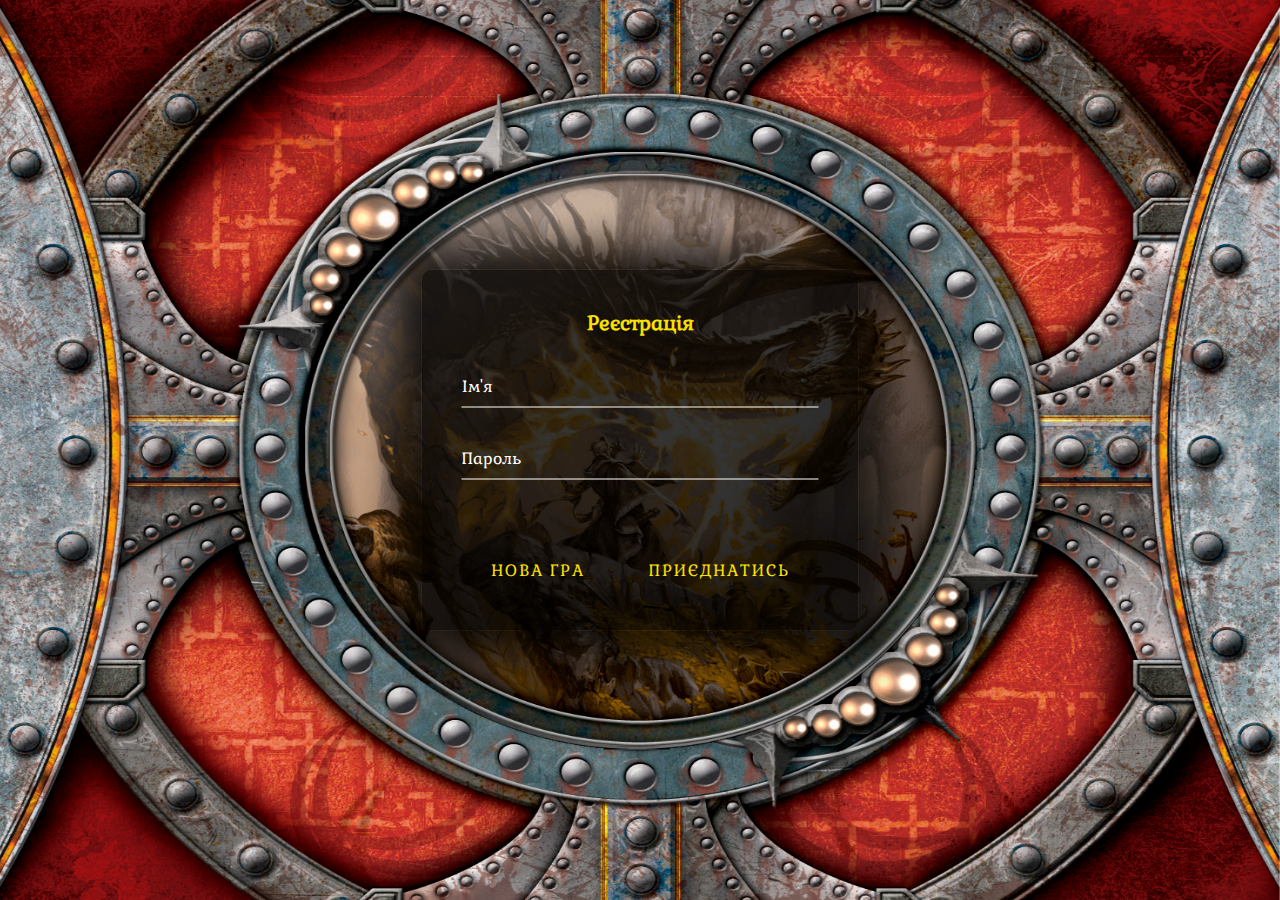
==== index copy.html @ f006857c "implement loadTemplate module" ====
<!DOCTYPE html>
<html lang="en">
<head>
    <meta charset="UTF-8">
    <meta name="viewport" content="width=device-width, initial-scale=1.0">
    
    <link rel="stylesheet" href="https://cdnjs.cloudflare.com/ajax/libs/font-awesome/6.0.0-beta3/css/all.min.css">
    <link rel="stylesheet" href="css/all.css">
    
    <script defer type="module" src="script/main.js"></script>

    <title>Dungeon Quest Online</title>
</head>

<body>
    <!-- TODO добавить экран загрузки -->
    <!-- TODO написать к нему скрипт -->
    <!-- Authentication Container -->
    <div class="authentication hidden">
        <div class="dialog-form-container login-box">
            <h2>Реєстрація</h2>
            <div class = 'form'>
                <div class="user-box">
                    <input type="text" name="userName" id="userName" required />
                    <label>Ім'я</label>
                </div>
                <div class="user-box">
                    <input type="password" name="userPassword" id="userPassword" required />
                    <label>Пароль</label>
                </div>
                <button class="btn" id="btn_new_game">Нова гра</button>
                <button class="btn" id="btn_connect">Приєднатись</button>
            </div>
        </div>
    </div>
    <!-- End Authentication Container-->

    <!-- Character Selection Container-->
    <div class="start-game-container hidden">
        <div class="dialog-form-container ">
            <div class="title">
                <h1>Dungeon Quest Online</h1>
                <p>Виберіть персонажа, та дочейкайтесь інших гравців</p>
            </div>
            <!-- Character Selection Container--> 
            <div class="character-selection-container">
                <div id="dwarf" class="card" style="background-image: url('img/hero_tiles/card/dwarf.png')"><p>Гном-Воїн Тарвін</p></div>
                <div id="enchantress" class="card" style="background-image: url('img/hero_tiles/card/enchantress.png')"><p>Чародійка Арвен</p></div>
                <div id="hunter" class="card " style="background-image: url('img/hero_tiles/card/hunter.png')"><p>Мисливець Фарн</p></div>
                <div id="knight" class="card" style="background-image: url('img/hero_tiles/card/knight.png')"><p>Рицар Хьюгарт</p></div>
                <div id="mage" class="card" style="background-image: url('img/hero_tiles/card/mage.png')"><p>Маг Геріон</p></div>
                <div id="robber" class="card" style="background-image: url('img/hero_tiles/card/robber.png')"><p>Розбійниця Изабелла</p></div>
            </div>         
             

            <!-- Player List Container--> 
            <div class="player-list-container ">
                <table class="player-list">                  
                </table>
            </div>         
            <!-- End Player List Container-->            
        </div>

    </div>
    <!-- End Character Selection Container-->   

    <!-- Game Container -->
    <div class="game-container hidden">
        <div class="game-map">
            <div class="head-timer-container">
                <div class="tile-day day-0" data-x="0">
                    
                </div> 
                <div class="tile-day day-1" data-x="1"></div> 
                <div class="tile-day day-2" data-x="2"></div> 
                <div class="tile-day day-3" data-x="3">
                    <div class="token_sun"></div>
                </div> 
                <div class="tile-day day-4" data-x="4"></div> 
                <div class="tile-day day-5" data-x="5"></div> 
                <div class="tile-day day-6" data-x="6"></div> 
                <div class="tile-day day-7" data-x="7"></div> 
                <div class="tile-day day-8" data-x="8"></div> 
                <div class="tile-day day-9" data-x="9"></div> 
                
                <div class="tile-day day-10" data-x="10"></div> 
                <div class="tile-day day-11" data-x="11"></div> 
                <div class="tile-day day-12" data-x="12"></div> 

                <div class="tile-day day-13" data-x="13"></div> 
                <div class="tile-day day-14" data-x="14"></div> 
                <div class="tile-day day-15" data-x="15"></div> 

                <div class="tile-day day-16" data-x="16"></div> 
                <div class="tile-day day-17" data-x="17"></div> 
                <div class="tile-day day-18" data-x="18"></div> 

                <div class="tile-day day-19" data-x="19"></div> 
                <div class="tile-day day-20" data-x="20"></div> 
                <div class="tile-day day-21" data-x="21"></div> 

                <div class="tile-day day-22" data-x="22"></div> 
                <div class="tile-day day-23" data-x="23"></div> 
                <div class="tile-day day-24" data-x="24"></div> 

                <div class="tile-day day-25" data-x="25"></div> 
                <div class="tile-day day-26" data-x="26"></div> 
                <div class="tile-day day-27" data-x="27"></div> 
                <div class="tile-day day-28" data-x="28"></div> 
                <div class="tile-day day-29" data-x="29"></div> 
                <div class="tile-day day-30" data-x="30"></div> 
                <div class="tile-day day-31" data-x="31"></div> 
                <div class="tile-day day-32" data-x="32"></div> 
                <div class="tile-day day-33" data-x="33"></div> 
                <div class="tile-day day-34" data-x="34"></div> 
                <div class="tile-day day-35" data-x="35"></div> 
                <div class="tile-day day-36" data-x="36"></div> 
                <div class="tile-day day-37" data-x="37"></div> 
                <div class="tile-day day-38" data-x="38"></div> 
            </div>      
            
            <div class="playing-field">
                <!-- 0 -->
                <div class="tile-field" data-x="0" data-y="0"></div> 
                <div class="tile-field" data-x="0" data-y="1"></div> 
                <div class="tile-field" data-x="0" data-y="2"></div> 
                <div class="tile-field" data-x="0" data-y="3"></div> 
                <div class="tile-field" data-x="0" data-y="4"></div> 
                <div class="tile-field" data-x="0" data-y="5"></div> 
                <div class="tile-field" data-x="0" data-y="6"></div> 
                <div class="tile-field" data-x="0" data-y="7"></div> 
                <div class="tile-field" data-x="0" data-y="8"></div> 
                <div class="tile-field" data-x="0" data-y="10"></div> 
                <div class="tile-field" data-x="0" data-y="11"></div> 
                <div class="tile-field" data-x="0" data-y="12"></div> 
                <div class="tile-field" data-x="0" data-y="13"></div> 
                <div class="tile-field" data-x="0" data-y="14"></div> 
                <div class="tile-field" data-x="0" data-y="15"></div> 
                <!-- 1 -->
                <div class="tile-field" data-x="1" data-y="0"></div> 
                <div class="tile-field" data-x="1" data-y="1"></div> 
                <div class="tile-field" data-x="1" data-y="2"></div> 
                <div class="tile-field" data-x="1" data-y="3"></div> 
                <div class="tile-field" data-x="1" data-y="4"></div> 
                <div class="tile-field" data-x="1" data-y="5"></div> 
                <div class="tile-field" data-x="1" data-y="6"></div> 
                <div class="tile-field" data-x="1" data-y="7"></div> 
                <div class="tile-field" data-x="1" data-y="8"></div> 
                <div class="tile-field" data-x="1" data-y="11"></div> 
                <div class="tile-field" data-x="1" data-y="11"></div> 
                <div class="tile-field" data-x="1" data-y="12"></div> 
                <div class="tile-field" data-x="1" data-y="13"></div> 
                <div class="tile-field" data-x="1" data-y="14"></div> 
                <div class="tile-field" data-x="1" data-y="15"></div> 
                <!-- 2 -->
                <div class="tile-field" data-x="2" data-y="0"></div> 
                <div class="tile-field" data-x="2" data-y="1"></div> 
                <div class="tile-field" data-x="2" data-y="2"></div> 
                <div class="tile-field" data-x="2" data-y="3"></div> 
                <div class="tile-field" data-x="2" data-y="4"></div> 
                <div class="tile-field" data-x="2" data-y="5"></div> 
                <div class="tile-field" data-x="2" data-y="6"></div> 
                <div class="tile-field" data-x="2" data-y="7"></div> 
                <div class="tile-field" data-x="2" data-y="8"></div> 
                <div class="tile-field" data-x="2" data-y="11"></div> 
                <div class="tile-field" data-x="2" data-y="11"></div> 
                <div class="tile-field" data-x="2" data-y="12"></div> 
                <div class="tile-field" data-x="2" data-y="13"></div> 
                <div class="tile-field" data-x="2" data-y="14"></div> 
                <div class="tile-field" data-x="2" data-y="15"></div> 
                <!-- 3 -->
                <div class="tile-field" data-x="3" data-y="0"></div> 
                <div class="tile-field" data-x="3" data-y="1"></div> 
                <div class="tile-field" data-x="3" data-y="2"></div> 
                <div class="tile-field" data-x="3" data-y="3"></div> 
                <div class="tile-field" data-x="3" data-y="4"></div> 
                <div class="tile-field" data-x="3" data-y="5"></div> 
                <div class="tile-field" data-x="3" data-y="6"></div> 
                <div class="tile-field" data-x="3" data-y="7"></div> 
                <div class="tile-field" data-x="3" data-y="8"></div> 
                <div class="tile-field" data-x="3" data-y="11"></div> 
                <div class="tile-field" data-x="3" data-y="11"></div> 
                <div class="tile-field" data-x="3" data-y="12"></div> 
                <div class="tile-field" data-x="3" data-y="13"></div> 
                <div class="tile-field" data-x="3" data-y="14"></div> 
                <div class="tile-field" data-x="3" data-y="15"></div> 
                <!-- 4 -->
                <div class="tile-field" data-x="4" data-y="0"></div> 
                <div class="tile-field" data-x="4" data-y="1"></div> 
                <div class="tile-field" data-x="4" data-y="2"></div> 
                <div class="tile-field" data-x="4" data-y="3"></div> 
                <div class="tile-field" data-x="4" data-y="4"></div> 
                <div class="tile-field" data-x="4" data-y="5"></div> 
                <div class="tile-field" data-x="4" data-y="6"></div> 
                <div class="tile-field" data-x="4" data-y="7"></div> 
                <div class="tile-field" data-x="4" data-y="8"></div> 
                <div class="tile-field" data-x="4" data-y="11"></div> 
                <div class="tile-field" data-x="4" data-y="11"></div> 
                <div class="tile-field" data-x="4" data-y="12"></div> 
                <div class="tile-field" data-x="4" data-y="13"></div> 
                <div class="tile-field" data-x="4" data-y="14"></div> 
                <div class="tile-field" data-x="4" data-y="15"></div> 
                <!-- 5 -->
                <div class="tile-field" data-x="5" data-y="0"></div> 
                <div class="tile-field" data-x="5" data-y="1"></div> 
                <div class="tile-field" data-x="5" data-y="2"></div> 
                <div class="tile-field" data-x="5" data-y="3"></div> 
                <div class="tile-field" data-x="5" data-y="4"></div> 
                <div class="tile-field" data-x="5" data-y="5"></div> 
                <div class="tile-field" data-x="5" data-y="6"></div> 
                <div class="tile-field" data-x="5" data-y="7"></div> 
                <div class="tile-field" data-x="5" data-y="8"></div> 
                <div class="tile-field" data-x="5" data-y="11"></div> 
                <div class="tile-field" data-x="5" data-y="11"></div> 
                <div class="tile-field" data-x="5" data-y="12"></div> 
                <div class="tile-field" data-x="5" data-y="13"></div> 
                <div class="tile-field" data-x="5" data-y="14"></div> 
                <div class="tile-field" data-x="5" data-y="15"></div> 
                <!-- 6 -->
                <div class="tile-field" data-x="6" data-y="0"></div> 
                <div class="tile-field" data-x="6" data-y="1"></div> 
                <div class="tile-field" data-x="6" data-y="2"></div> 
                <div class="tile-field" data-x="6" data-y="3"></div> 
                <div class="tile-field" data-x="6" data-y="4"></div> 
                <div class="tile-field" data-x="6" data-y="5"></div> 
                <div class="tile-field" data-x="6" data-y="6"></div> 
                <div class="tile-field" data-x="6" data-y="7"></div> 
                <div class="tile-field" data-x="6" data-y="8"></div> 
                <div class="tile-field" data-x="6" data-y="11"></div> 
                <div class="tile-field" data-x="6" data-y="11"></div> 
                <div class="tile-field" data-x="6" data-y="12"></div> 
                <div class="tile-field" data-x="6" data-y="13"></div> 
                <div class="tile-field" data-x="6" data-y="14"></div> 
                <div class="tile-field" data-x="6" data-y="15"></div> 
                <!-- 7 -->
                <div class="tile-field" data-x="7" data-y="0"></div> 
                <div class="tile-field" data-x="7" data-y="1"></div> 
                <div class="tile-field" data-x="7" data-y="2"></div> 
                <div class="tile-field" data-x="7" data-y="3">
                    <img class="hero_token_catacomb" src="img/hero_tiles/token/hunter.png" alt="" style="rotate: 90deg;">
                </div> 
                <div class="tile-field" data-x="7" data-y="4"></div> 
                <div class="tile-field" data-x="7" data-y="5"></div> 
                <div class="tile-field" data-x="7" data-y="6"></div> 
                <div class="tile-field" data-x="7" data-y="7"></div> 
                <div class="tile-field" data-x="7" data-y="8"></div> 
                <div class="tile-field" data-x="7" data-y="11"></div> 
                <div class="tile-field" data-x="7" data-y="11"></div> 
                <div class="tile-field" data-x="7" data-y="12"></div> 
                <div class="tile-field" data-x="7" data-y="13"></div> 
                <div class="tile-field" data-x="7" data-y="14"></div> 
                <div class="tile-field" data-x="7" data-y="15"></div> 
                <!-- 8 -->
                <div class="tile-field" data-x="8" data-y="0"></div> 
                <div class="tile-field" data-x="8" data-y="1"></div> 
                <div class="tile-field" data-x="8" data-y="2"></div> 
                <div class="tile-field" data-x="8" data-y="3"></div> 
                <div class="tile-field" data-x="8" data-y="4"></div> 
                <div class="tile-field" data-x="8" data-y="5"></div> 
                <div class="tile-field" data-x="8" data-y="6"></div> 
                <div class="tile-field" data-x="8" data-y="7"></div> 
                <div class="tile-field" data-x="8" data-y="8"></div> 
                <div class="tile-field" data-x="8" data-y="11"></div> 
                <div class="tile-field" data-x="8" data-y="11"></div> 
                <div class="tile-field" data-x="8" data-y="12"></div> 
                <div class="tile-field" data-x="8" data-y="13"></div> 
                <div class="tile-field" data-x="8" data-y="14"></div> 
                <div class="tile-field" data-x="8" data-y="15"></div> 
                <!-- 9 -->
                <div class="tile-field" data-x="9" data-y="0"></div> 
                <div class="tile-field" data-x="9" data-y="1"></div> 
                <div class="tile-field" data-x="9" data-y="2"></div> 
                <div class="tile-field shadow" data-x="9" data-y="3">
                    <img class="tile-field tile-map" src="img/room_tiles/room_007.jpg" alt="" style="rotate: 0deg;">               
                    <img class="room_token_catacomb shadow" src="img/catacomb_cards/token_catacombs.jpg" alt="" style="rotate: 0deg;">
                    <img class="hero_mitl" src="img/hero_tiles/mitle/hunter.png" alt="">            
                </div> 
                <div class="tile-field" data-x="9" data-y="4"></div> 
                <div class="tile-field" data-x="9" data-y="5"></div> 
                <div class="tile-field" data-x="9" data-y="6"></div> 
                <div class="tile-field" data-x="9" data-y="7"></div> 
                <div class="tile-field" data-x="9" data-y="8"></div> 
                <div class="tile-field" data-x="9" data-y="11"></div> 
                <div class="tile-field" data-x="9" data-y="11"></div> 
                <div class="tile-field" data-x="9" data-y="12"></div> 
                <div class="tile-field" data-x="9" data-y="13"></div> 
                <div class="tile-field" data-x="9" data-y="14"></div> 
                <div class="tile-field" data-x="9" data-y="15"></div> 
                <!-- 10 -->
                <div class="tile-field shadow" data-x="10" data-y="0">
                    <img class="tile-field tile-map" src="img/room_tiles/room_038.jpg" alt="" style="rotate: 0deg;">
                </div> 
                <div class="tile-field shadow" data-x="10" data-y="1">
                    <img class="tile-field" src="img/room_tiles/room_054.jpg" alt="" style="rotate: 90deg;">
                </div> 
                <div class="tile-field shadow" data-x="10" data-y="2">
                    <img class="tile-field" src="img/room_tiles/room_105.jpg" alt="" style="rotate: 90deg;">
                </div> 
                <div class="tile-field shadow" data-x="10" data-y="3">
                    <img class="tile-field" src="img/room_tiles/room_019.jpg" alt="" style="rotate: 90deg;">
                </div> 
                <div class="tile-field" data-x="10" data-y="4"></div> 
                <div class="tile-field" data-x="10" data-y="5"></div> 
                <div class="tile-field" data-x="10" data-y="6"></div> 
                <div class="tile-field" data-x="10" data-y="7"></div> 
                <div class="tile-field" data-x="10" data-y="8"></div> 
                <div class="tile-field" data-x="10" data-y="11"></div> 
                <div class="tile-field" data-x="10" data-y="11"></div> 
                <div class="tile-field" data-x="10" data-y="12"></div> 
                <div class="tile-field" data-x="10" data-y="13"></div> 
                <div class="tile-field" data-x="10" data-y="14"></div> 
                <div class="tile-field" data-x="10" data-y="15"></div> 
                <!-- 11 -->
                <div class="tile-field" data-x="11" data-y="0"></div> 
                <div class="tile-field" data-x="11" data-y="1"></div> 
                <div class="tile-field" data-x="11" data-y="2"></div> 
                <div class="tile-field" data-x="11" data-y="3"></div> 
                <div class="tile-field" data-x="11" data-y="4"></div> 
                <div class="tile-field" data-x="11" data-y="5"></div> 
                <div class="tile-field" data-x="11" data-y="6"></div> 
                <div class="tile-field" data-x="11" data-y="7"></div> 
                <div class="tile-field" data-x="11" data-y="8"></div> 
                <div class="tile-field" data-x="11" data-y="11"></div> 
                <div class="tile-field" data-x="11" data-y="11"></div> 
                <div class="tile-field" data-x="11" data-y="12"></div> 
                <div class="tile-field" data-x="11" data-y="13"></div> 
                <div class="tile-field" data-x="11" data-y="14"></div> 
                <div class="tile-field" data-x="11" data-y="15"></div> 

            </div>      
        </div>

        <div class="footer">
            <div class="footer-collapse"><i class="fas fa-bars"></i></div>

            <div class="footer-container">
                <div class="card-deck-container effect-card-container">
                    <div class="card-deck select" style="background-image: url('img/catacomb_cards/catacomb_10_1.jpg')"></div>
                </div>
                
                <div class="card-deck-container treasure-card-container">
                    <div class="card-deck " style="background-image: url('img/catacomb_cards/catacomb_29_1.jpg')"></div>
                    <div class="card-deck select" style="background-image: url('img/treasure_cards/treasure_06_1.jpg')"></div>
                    <div class="card-deck" style="background-image: url('img/treasure_cards/treasure_03_1.jpg')"></div>
                    <div class="card-deck" style="background-image: url('img/treasure_cards/treasure_01_1.jpg')"></div>
                </div>

                <div class="character-card-container" >
                    <div class="hero-tiles shadow" style="background-image: url('img/hero_tiles/tablet/hunter.jpg')">
                        <div class="hero-value resolve-value">4</div>
                        <div class="hero-value strength-value">6</div>
                        <div class="hero-value dexterity-value">6</div>
                        <div class="hero-value defense-value">4</div>
                        <div class="hero-value luck-value">5</div>
                        <div class="hero-value health-value">16</div>             
                    </div>
                </div>

                <div class="card-deck-container abilitie-card-container">
                    <div class="card-deck " style="background-image: url('img/abilitie_cards/abilitie_hunter_01_2.jpg')"></div>
                    <div class="card-deck select" style="background-image: url('img/abilitie_cards/abilitie_hunter_01_2.jpg')"></div>
                    <div class="card-deck" style="background-image: url('img/abilitie_cards/abilitie_hunter_02_1.jpg')"></div>
                    <div class="card-deck" style="background-image: url('img/abilitie_cards/abilitie_hunter_03_1.jpg')"></div>
                    <div class="card-deck" style="background-image: url('img/abilitie_cards/abilitie_hunter_04_1.jpg')"></div>
                </div>

            </div>
        </div>

        
        
    </div>
    <!-- End Game Container -->
    
    <!-- Event Container-->
    <div class="event-container hidden">
        <div class="event-main ">
            <div class="title">
                <h1>Lorem ipsum dolor sit amet.</h1>
                <p>Lorem ipsum dolor sit, amet consectetur adipisicing elit. Voluptates provident ducimus dolorum recusandae debitis commodi atque ipsum voluptatibus vero deserunt!</p>
            </div>

            <div class="event-article">
                <div class="event-section">
                    <p>Lorem ipsum, dolor sit amet consectetur adipisicing elit. Distinctio sequi veritatis ipsa eum praesentium, totam atque harum explicabo, quis, fuga dolor aperiam? Atque, alias laborum ducimus reprehenderit illo laboriosam ratione.</p>
                    <p>Lorem ipsum, dolor sit amet consectetur adipisicing elit. Distinctio sequi veritatis ipsa eum praesentium, totam atque harum explicabo, quis, fuga dolor aperiam? Atque, alias laborum ducimus reprehenderit illo laboriosam ratione.</p>
                </div>

                <div class="division-line"></div>

                <div class="event-section">
                    <p>Lorem ipsum, dolor sit amet consectetur adipisicing elit. Distinctio sequi veritatis ipsa eum praesentium, totam atque harum explicabo, quis, fuga dolor aperiam? Atque, alias laborum ducimus reprehenderit illo laboriosam ratione.</p>
                    <p>Lorem ipsum, dolor sit amet consectetur adipisicing elit. Distinctio sequi veritatis ipsa eum praesentium, totam atque harum explicabo, quis, fuga dolor aperiam? Atque, alias laborum ducimus reprehenderit illo laboriosam ratione.</p>
                </div>

            </div>
        </div>

    </div>
    <!-- End  Event Container-->


    <!-- EndGame Container-->
    <!-- End EndGame Container-->

</body>
</html>
---- css/all.css ----
@import url('general.css');
@import url('authentication.css');
@import url('event.css');
@import url('footer.css');
@import url('game_field.css');
@import url('game_field_timeLine.css');
@import url('lobby.css');
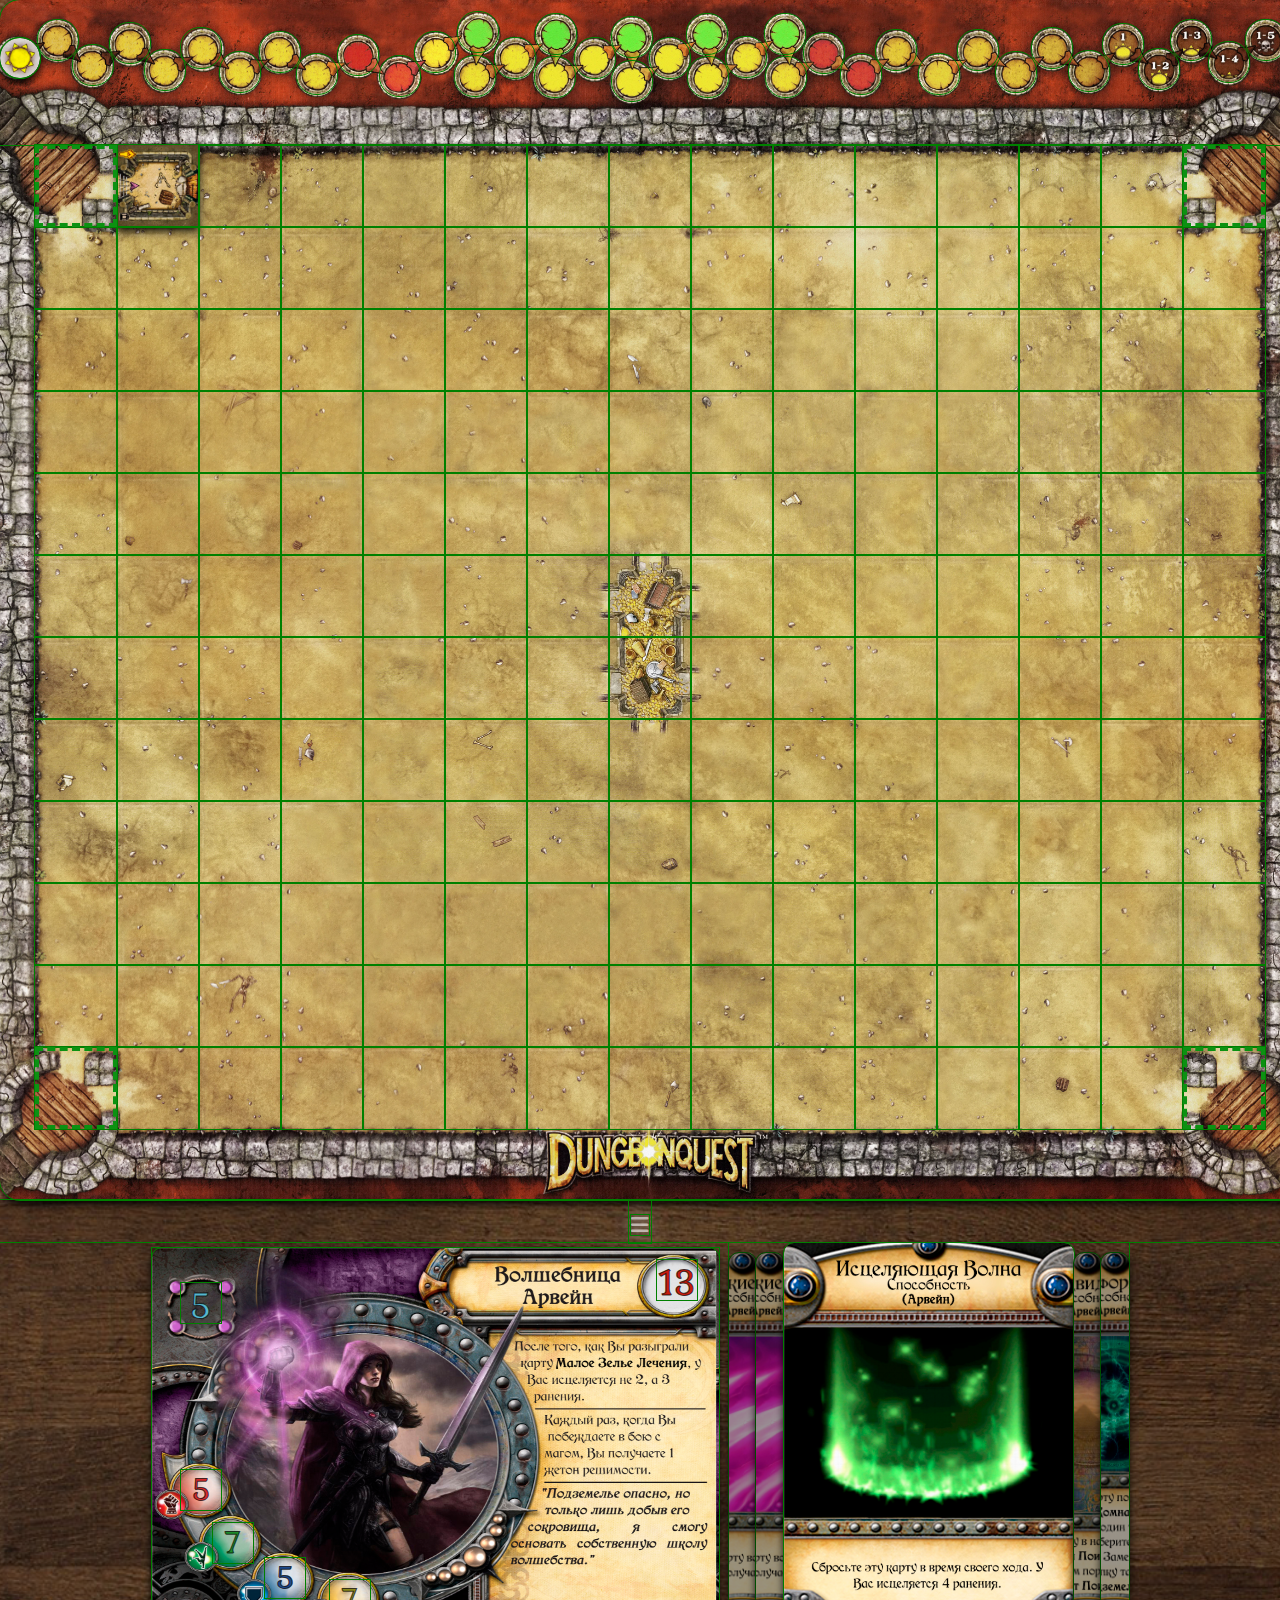
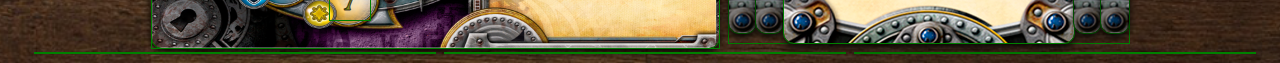
==== commit 0b80413e: "reload" ====
--- a/index copy.html
+++ b/index copy.html
@@ -11,6 +11,8 @@
 
     <title>Dungeon Quest Online</title>
 </head>
+
+123
 
 <body>
     <!-- TODO добавить экран загрузки -->
--- a/css/all.css
+++ b/css/all.css
@@ -5,3 +5,4 @@
 @import url('game_field.css');
 @import url('game_field_timeLine.css');
 @import url('lobby.css');
+@import url('diceRoll.css');
